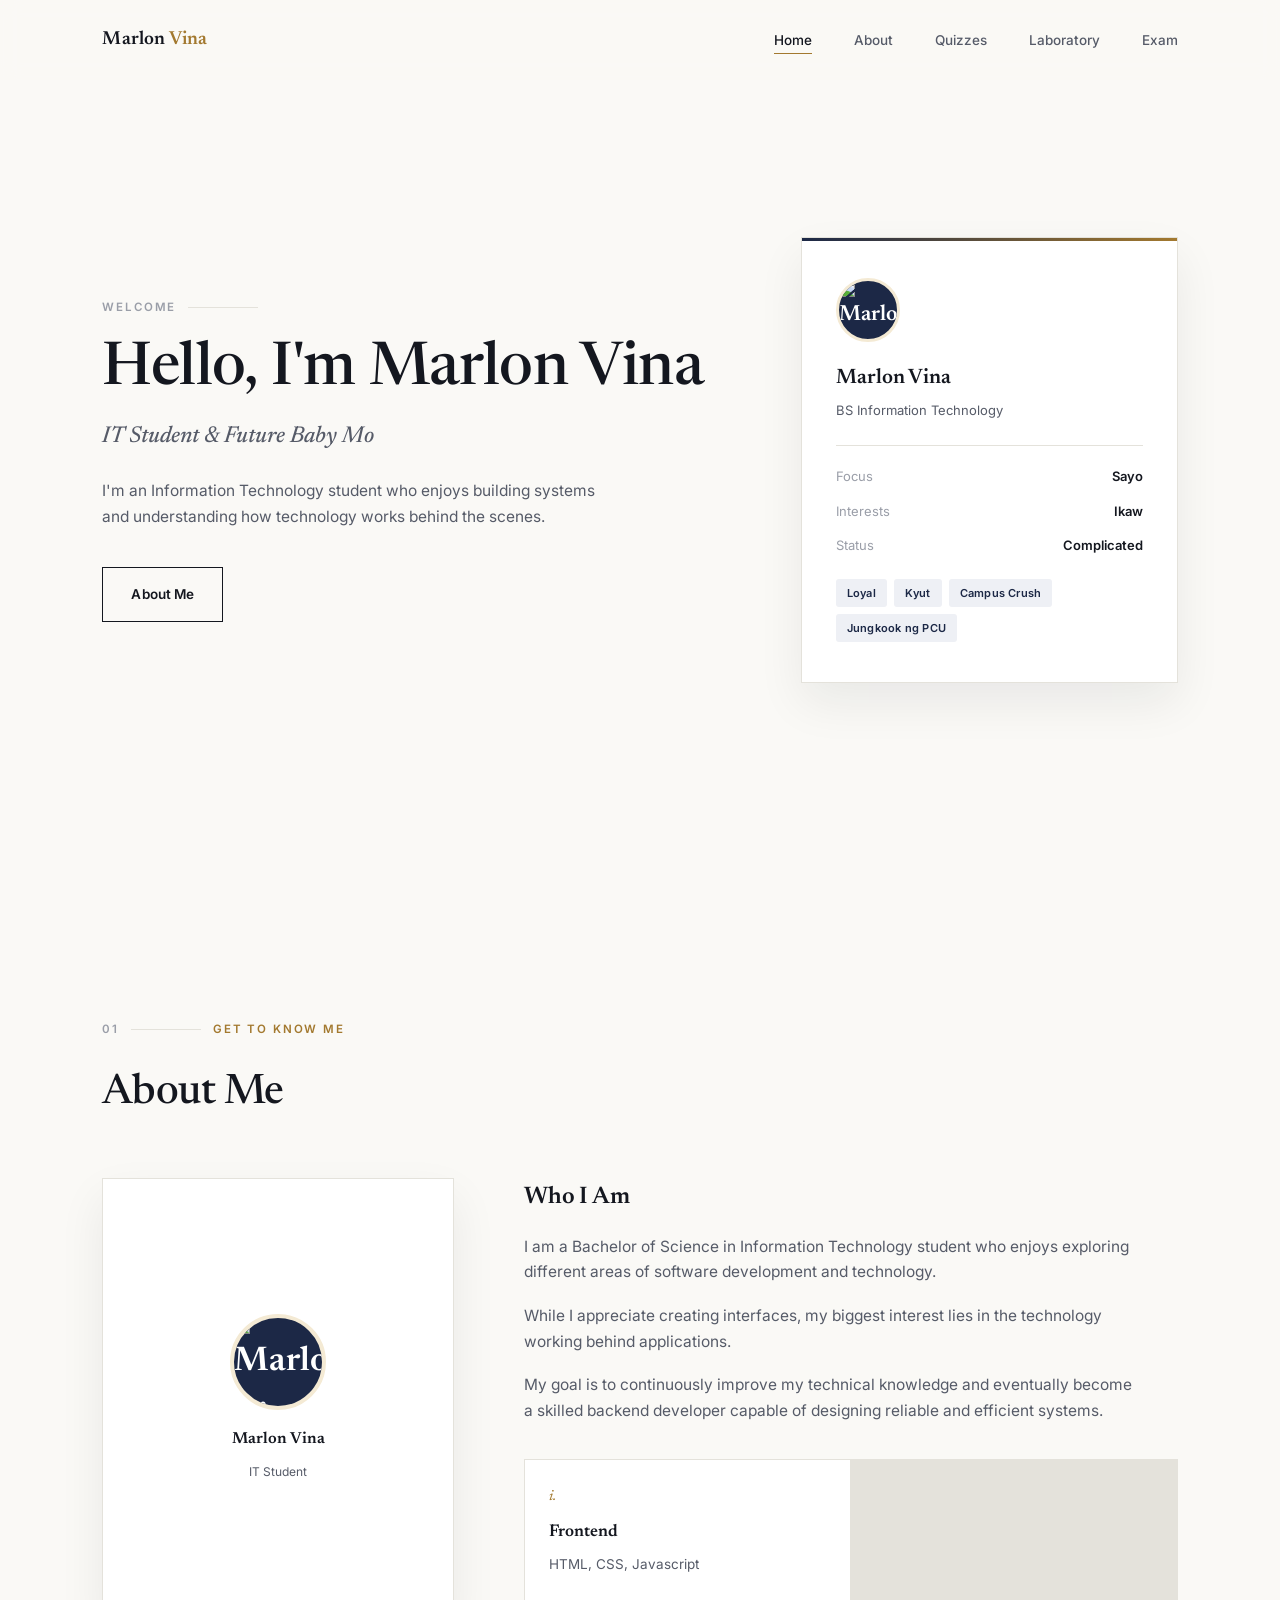
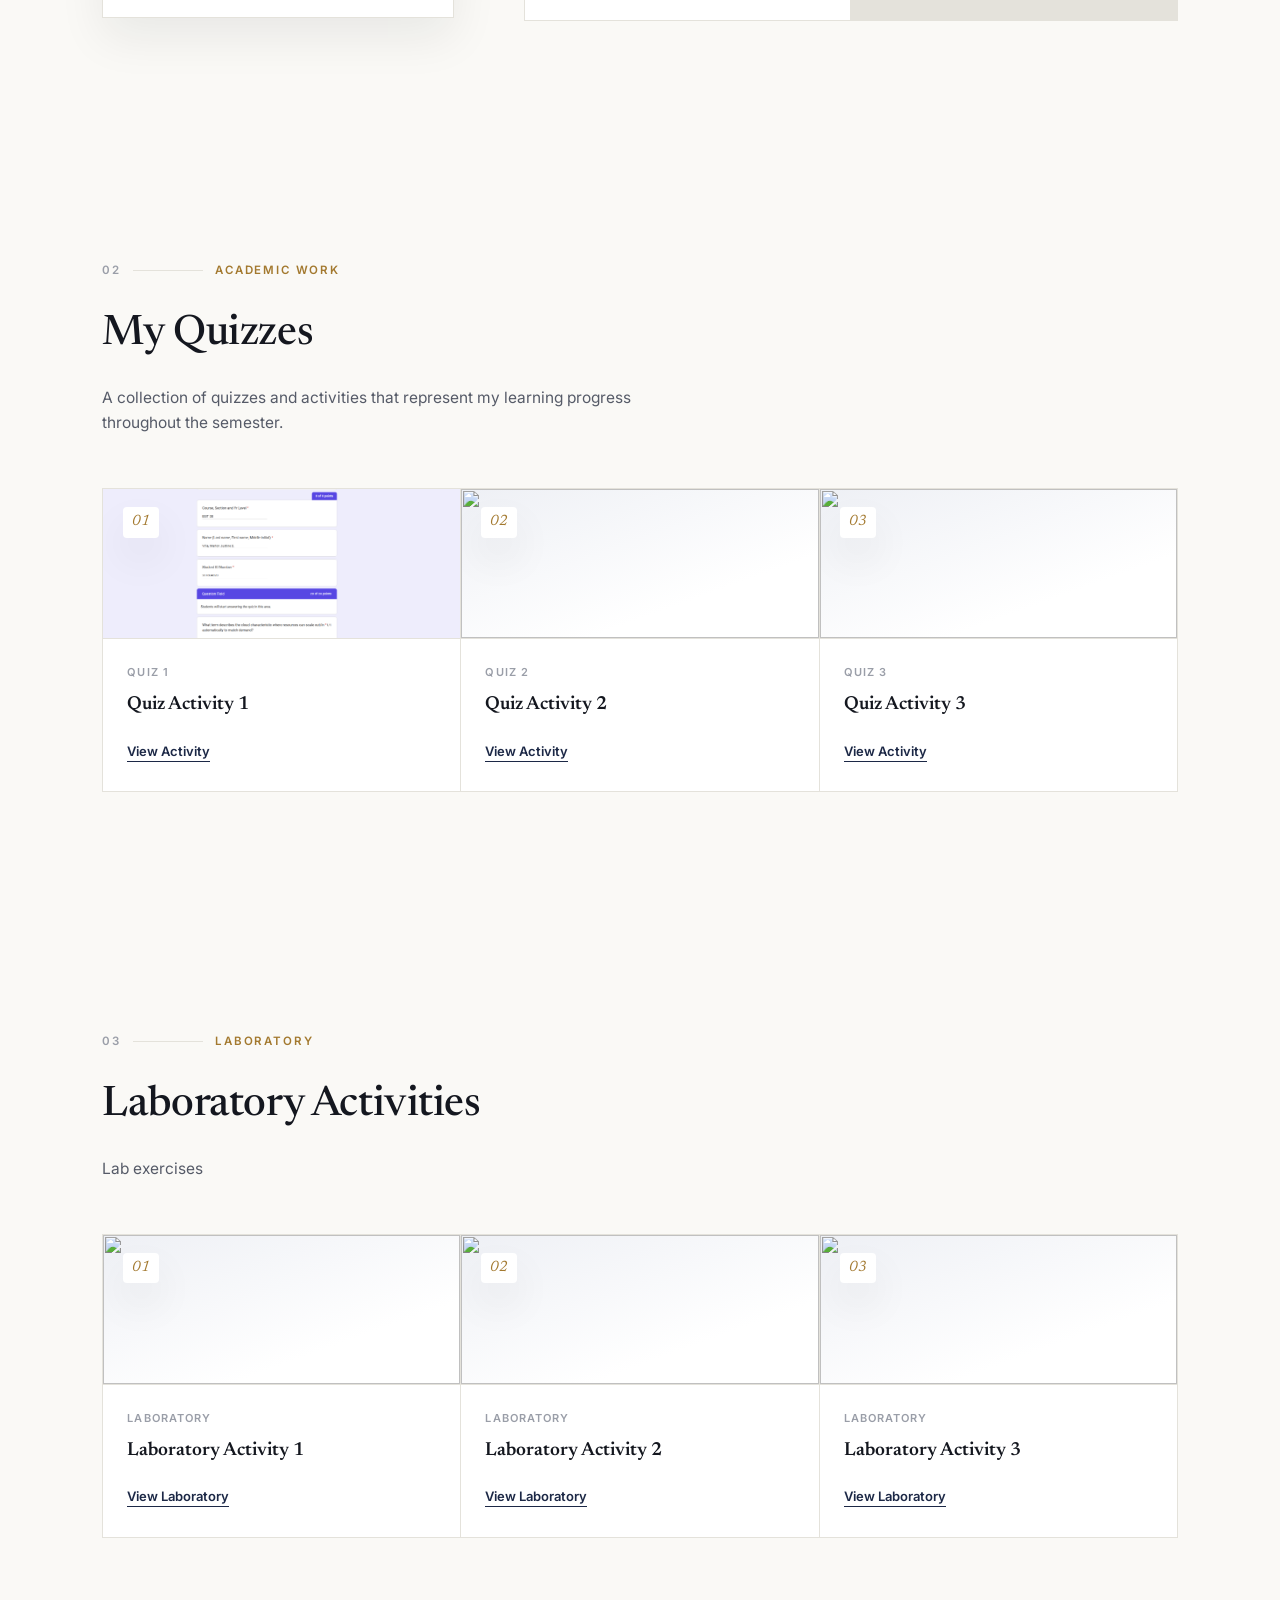
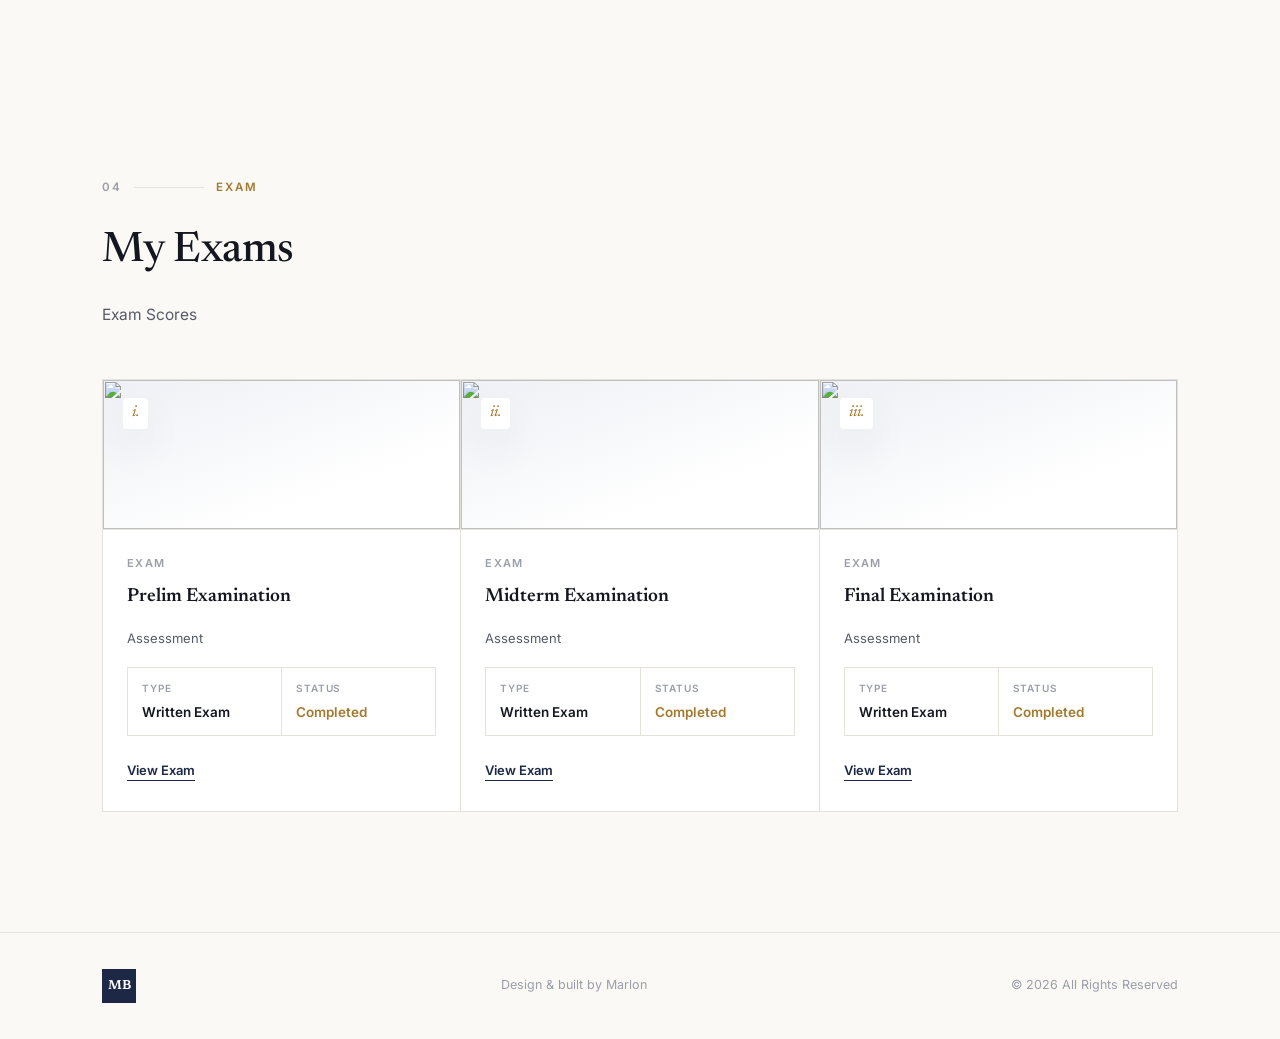
==== index.html @ 4ac671cc "first commit" ====
<!DOCTYPE html>
<html lang="en">
<head>
<meta charset="UTF-8">
<meta name="viewport" content="width=device-width, initial-scale=1.0">
<title>Marlon Pogi</title>
<link rel="preconnect" href="https://fonts.googleapis.com">
<link href="https://fonts.googleapis.com/css2?family=Newsreader:ital,opsz,wght@0,6..72,400;0,6..72,500;0,6..72,600;1,6..72,500&family=Inter:wght@400;500;600;700&display=swap" rel="stylesheet">
<link rel="stylesheet" href="styles.css">
</head>
<body>

<header id="header">
  <div class="logo">Marlon <em>Vina</em></div>
  <nav id="nav">
    <ul>
      <li><a href="#home" class="nav-link active">Home</a></li>
      <li><a href="#about" class="nav-link">About</a></li>
      <li><a href="#quizzes" class="nav-link">Quizzes</a></li>
      <li><a href="#laboratory" class="nav-link">Laboratory</a></li>
      <li><a href="#exams" class="nav-link">Exam</a></li>
    </ul>
  </nav>
  <div class="nav-toggle" id="navToggle"><span></span><span></span><span></span></div>
</header>

<!-- HERO -->
<section class="hero" id="home">
  <div class="hero-grid">
    <div>
      <div class="label"><span class="num">Welcome</span><span class="rule"></span></div>
      <h1>Hello, I'm Marlon Vina</h1>
      <div class="hero-role">IT Student &amp; Future Baby Mo</div>
      <p class="desc">I'm an Information Technology student who enjoys building systems and understanding how technology works behind the scenes.</p>
      <div class="btn-row">
        <a href="#about" class="btn btn-ghost">About Me</a>
      </div>
    </div>
    <div class="profile-card">
      <div class="avatar"><img src="profile-photo.jpg" alt="Marlon Vina"></div>
      <div class="profile-name">Marlon Vina</div>
      <div class="profile-role">BS Information Technology</div>
      <div class="profile-list">
        <div class="profile-row"><span>Focus</span><span>Sayo</span></div>
        <div class="profile-row"><span>Interests</span><span>Ikaw</span></div>
        <div class="profile-row"><span>Status</span><span>Complicated</span></div>
      </div>
      <div class="profile-tags">
        <span>Loyal</span><span>Kyut</span><span>Campus Crush</span><span>Jungkook ng PCU</span>
      </div>
    </div>
  </div>
</section>

<!-- ABOUT -->
<section id="about">
  <div class="reveal">
    <div class="label"><span class="num">01</span><span class="rule"></span><span>Get to know me</span></div>
    <h2 class="section-title">About Me</h2>
  </div>
  <div class="about-grid">
    <div class="about-portrait reveal">
      <div class="initial"><img src="profile-photo.jpg" alt="Marlon Vina"></div>
      <div class="name-sm">Marlon Vina</div>
      <div class="role-sm">IT Student</div>
    </div>
    <div class="about-copy reveal">
      <h3 class="about-heading">Who I Am</h3>
      <p>I am a Bachelor of Science in Information Technology student who enjoys exploring different areas of software development and technology.</p>
      <p>While I appreciate creating interfaces, my biggest interest lies in the technology working behind applications.</p>
      <p>My goal is to continuously improve my technical knowledge and eventually become a skilled backend developer capable of designing reliable and efficient systems.</p>
      <div class="skills">
        <div class="skill">
          <div class="skill-num">i.</div>
          <h4>Frontend</h4>
          <p>HTML, CSS, Javascript</p>
        </div>
      </div>
    </div>
  </div>
</section>

<!-- QUIZZES -->
<section id="quizzes">
  <div class="reveal">
    <div class="label"><span class="num">02</span><span class="rule"></span><span>Academic work</span></div>
    <h2 class="section-title">My Quizzes</h2>
    <p class="section-sub">A collection of quizzes and activities that represent my learning progress throughout the semester.</p>
  </div>
  <div class="card-grid reveal">
    <div class="card">
      <div class="card-media has-image"><img src="images/quiz-1.png" alt=""><span class="card-num">01</span></div>
      <div class="card-body">
        <div class="card-eyebrow">Quiz 1</div>
        <h4>Quiz Activity 1</h4>
        <a class="card-link" href="quiz-1.html">View Activity</a>
      </div>
    </div>
    <div class="card">
      <div class="card-media has-image"><img src="quiz-2-thumb.jpg" alt=""><span class="card-num">02</span></div>
      <div class="card-body">
        <div class="card-eyebrow">Quiz 2</div>
        <h4>Quiz Activity 2</h4>
        <a class="card-link" href="quiz-2.html">View Activity</a>
      </div>
    </div>
    <div class="card">
      <div class="card-media has-image"><img src="quiz-3-thumb.jpg" alt=""><span class="card-num">03</span></div>
      <div class="card-body">
        <div class="card-eyebrow">Quiz 3</div>
        <h4>Quiz Activity 3</h4>
        <a class="card-link" href="quiz-3.html">View Activity</a>
      </div>
    </div>
  </div>
</section>

<!-- LABORATORY -->
<section id="laboratory">
  <div class="reveal">
    <div class="label"><span class="num">03</span><span class="rule"></span><span>Laboratory</span></div>
    <h2 class="section-title">Laboratory Activities</h2>
    <p class="section-sub">Lab exercises</p>
  </div>
  <div class="card-grid reveal">
    <div class="card">
      <div class="card-media has-image"><img src="lab-1-thumb.jpg" alt=""><span class="card-num">01</span></div>
      <div class="card-body">
        <div class="card-eyebrow">Laboratory</div>
        <h4>Laboratory Activity 1</h4>
        <a class="card-link" href="lab-1.html">View Laboratory</a>
      </div>
    </div>
    <div class="card">
      <div class="card-media has-image"><img src="lab-2-thumb.jpg" alt=""><span class="card-num">02</span></div>
      <div class="card-body">
        <div class="card-eyebrow">Laboratory</div>
        <h4>Laboratory Activity 2</h4>
        <a class="card-link" href="lab-2.html">View Laboratory</a>
      </div>
    </div>
    <div class="card">
      <div class="card-media has-image"><img src="lab-3-thumb.jpg" alt=""><span class="card-num">03</span></div>
      <div class="card-body">
        <div class="card-eyebrow">Laboratory</div>
        <h4>Laboratory Activity 3</h4>
        <a class="card-link" href="lab-3.html">View Laboratory</a>
      </div>
    </div>
  </div>
</section>

<!-- EXAMS -->
<section id="exams">
  <div class="reveal">
    <div class="label"><span class="num">04</span><span class="rule"></span><span>Exam</span></div>
    <h2 class="section-title">My Exams</h2>
    <p class="section-sub">Exam Scores</p>
  </div>
  <div class="card-grid reveal">
    <div class="card">
      <div class="card-media has-image"><img src="exam-prelim-thumb.jpg" alt=""><span class="card-num">i.</span></div>
      <div class="card-body">
        <div class="card-eyebrow">Exam</div>
        <h4>Prelim Examination</h4>
        <p class="card-desc">Assessment</p>
        <div class="status-row">
          <div class="status-box"><div class="lbl">Type</div><div class="v">Written Exam</div></div>
          <div class="status-box done"><div class="lbl">Status</div><div class="v">Completed</div></div>
        </div>
        <a class="card-link" href="prelim.html">View Exam</a>
      </div>
    </div>
    <div class="card">
      <div class="card-media has-image"><img src="exam-midterm-thumb.jpg" alt=""><span class="card-num">ii.</span></div>
      <div class="card-body">
        <div class="card-eyebrow">Exam</div>
        <h4>Midterm Examination</h4>
        <p class="card-desc">Assessment</p>
        <div class="status-row">
          <div class="status-box"><div class="lbl">Type</div><div class="v">Written Exam</div></div>
          <div class="status-box done"><div class="lbl">Status</div><div class="v">Completed</div></div>
        </div>
        <a class="card-link" href="midterm.html">View Exam</a>
      </div>
    </div>
    <div class="card">
      <div class="card-media has-image"><img src="exam-final-thumb.jpg" alt=""><span class="card-num">iii.</span></div>
      <div class="card-body">
        <div class="card-eyebrow">Exam</div>
        <h4>Final Examination</h4>
        <p class="card-desc">Assessment</p>
        <div class="status-row">
          <div class="status-box"><div class="lbl">Type</div><div class="v">Written Exam</div></div>
          <div class="status-box done"><div class="lbl">Status</div><div class="v">Completed</div></div>
        </div>
        <a class="card-link" href="finals.html">View Exam</a>
      </div>
    </div>
  </div>
</section>

<footer>
  <div class="footer-mark">MB</div>
  <div>Design &amp; built by Marlon</div>
  <div>© 2026 All Rights Reserved</div>
</footer>

<script src="script.js"></script>
</body>
</html>
---- styles.css ----
:root{
  --bg:#faf9f6;
  --surface:#ffffff;
  --ink:#14171f;
  --ink-soft:#565b68;
  --ink-faint:#9a9ea8;
  --line:#e4e2db;
  --navy:#1c2846;
  --navy-soft:#eef0f5;
  --gold:#a3792f;
  --gold-soft:#f4ead4;
  --shadow:0 20px 44px rgba(20,23,31,0.07);
  --serif:'Newsreader', serif;
  --sans:'Inter', sans-serif;
}
*{margin:0;padding:0;box-sizing:border-box;}
html{scroll-behavior:smooth;}
body{background:var(--bg); color:var(--ink); font-family:var(--sans); line-height:1.65; -webkit-font-smoothing:antialiased;}
a{color:inherit; text-decoration:none;}
ul{list-style:none;}
section{padding:120px 8vw;}
.label{
  font-family:var(--sans); font-weight:600; font-size:11.5px; letter-spacing:.16em; text-transform:uppercase; color:var(--gold);
  display:flex; align-items:center; gap:12px; margin-bottom:20px;
}
.label .num{color:var(--ink-faint); font-weight:600;}
.label .rule{flex:1; height:1px; background:var(--line); max-width:70px;}
h1,h2,h3{font-family:var(--serif); font-weight:500; letter-spacing:-0.01em; color:var(--ink);}
.section-title{font-size:clamp(30px,3.6vw,42px); margin-bottom:16px;}
.section-sub{color:var(--ink-soft); max-width:560px; font-size:15.5px;}

/* ---------------- NAV ---------------- */
header{
  position:fixed; top:0; left:0; right:0; z-index:60;
  display:flex; align-items:center; justify-content:space-between;
  padding:24px 8vw; background:rgba(250,249,246,0.9); backdrop-filter:blur(10px);
  border-bottom:1px solid transparent; transition:border-color .3s ease, padding .3s ease;
}
header.scrolled{border-bottom:1px solid var(--line); padding:16px 8vw;}
.logo{font-family:var(--serif); font-weight:600; font-size:19px; letter-spacing:.01em;}
.logo em{font-style:normal; color:var(--gold);}
nav ul{display:flex; gap:42px;}
nav a{font-size:13.5px; font-weight:500; color:var(--ink-soft); position:relative; padding-bottom:6px; transition:color .2s ease;}
nav a:hover{color:var(--ink);}
nav a.active{color:var(--ink);}
nav a.active::after{content:""; position:absolute; left:0; right:0; bottom:0; height:1.5px; background:var(--gold);}
.nav-toggle{display:none; flex-direction:column; gap:5px; cursor:pointer; z-index:70;}
.nav-toggle span{width:22px; height:1.5px; background:var(--ink);}

/* ---------------- HERO ---------------- */
.hero{min-height:100vh; display:flex; align-items:center; padding-top:140px;}
.hero-grid{display:grid; grid-template-columns:1.25fr 0.75fr; gap:70px; align-items:center; width:100%;}
.hero h1{font-size:clamp(40px,5vw,60px); line-height:1.12; margin-bottom:6px;}
.hero-role{font-family:var(--serif); font-style:italic; font-weight:500; font-size:clamp(19px,2vw,23px); color:var(--ink-soft); margin:14px 0 22px;}
.hero p.desc{color:var(--ink-soft); max-width:520px; font-size:15.5px; margin-bottom:38px;}
.btn-row{display:flex; gap:16px; align-items:center;}
.btn{font-family:var(--sans); font-weight:600; font-size:13.5px; padding:15px 28px; cursor:pointer; transition:all .25s ease; border:1px solid var(--ink); letter-spacing:.01em;}
.btn-primary{background:var(--navy); color:#fff; border-color:var(--navy);}
.btn-primary:hover{background:var(--gold); border-color:var(--gold);}
.btn-ghost{color:var(--ink); background:transparent;}
.btn-ghost:hover{background:var(--ink); color:var(--bg);}

/* profile card */
.profile-card{
  background:var(--surface); border:1px solid var(--line); box-shadow:var(--shadow); padding:40px 34px; position:relative;
}
.profile-card::before{content:""; position:absolute; top:0; left:0; right:0; height:3px; background:linear-gradient(90deg,var(--navy),var(--gold));}
.avatar{
  width:64px; height:64px; border-radius:50%; background:var(--navy); color:#fff; display:flex; align-items:center; justify-content:center;
  font-family:var(--serif); font-size:22px; font-weight:600; margin-bottom:20px; border:3px solid var(--gold-soft);
  overflow:hidden;
}
.avatar img{width:100%; height:100%; object-fit:cover;}
.profile-name{font-family:var(--serif); font-size:21px; font-weight:600; margin-bottom:3px;}
.profile-role{font-size:13px; color:var(--ink-soft); margin-bottom:24px;}
.profile-list{border-top:1px solid var(--line); padding-top:20px;}
.profile-row{display:flex; justify-content:space-between; font-size:13px; margin-bottom:13px;}
.profile-row span:first-child{color:var(--ink-faint);}
.profile-row span:last-child{font-weight:600; text-align:right;}
.profile-tags{display:flex; flex-wrap:wrap; gap:7px; margin-top:22px;}
.profile-tags span{font-size:11px; font-weight:600; color:var(--navy); background:var(--navy-soft); padding:5px 11px; border-radius:3px; letter-spacing:.02em;}

/* ---------------- ABOUT ---------------- */
.about-grid{display:grid; grid-template-columns:0.7fr 1.3fr; gap:70px; margin-top:50px; align-items:start;}
.about-portrait{
  background:var(--surface); border:1px solid var(--line); box-shadow:var(--shadow); aspect-ratio:4/5; position:sticky; top:130px;
  display:flex; align-items:center; justify-content:center; flex-direction:column; gap:10px;
}
.about-portrait .initial{
  width:96px; height:96px; border-radius:50%; background:var(--navy); color:#fff; display:flex; align-items:center; justify-content:center;
  font-family:var(--serif); font-size:34px; font-weight:600; border:4px solid var(--gold-soft);
  overflow:hidden;
}
.about-portrait .initial img{width:100%; height:100%; object-fit:cover;}
.about-portrait .name-sm{font-family:var(--serif); font-size:16px; font-weight:600; margin-top:6px;}
.about-portrait .role-sm{font-size:12px; color:var(--ink-soft);}

.about-copy p{color:var(--ink-soft); font-size:15.5px; margin-bottom:18px; max-width:620px;}
.about-heading{font-size:24px; margin-bottom:16px; font-weight:600;}
.card-desc{color:var(--ink-soft); font-size:13px; margin-bottom:18px;}
.skills{display:grid; grid-template-columns:1fr 1fr; gap:1px; margin-top:36px; background:var(--line); border:1px solid var(--line);}
.skill{background:var(--surface); padding:26px 24px;}
.skill-num{font-family:var(--serif); font-style:italic; color:var(--gold); font-size:14px; margin-bottom:10px;}
.skill h4{font-family:var(--serif); font-size:17px; margin-bottom:6px; font-weight:600;}
.skill p{color:var(--ink-soft); font-size:13.5px;}

/* ---------------- CARD GRIDS ---------------- */
.card-grid{display:grid; grid-template-columns:repeat(3,1fr); gap:1px; margin-top:52px; background:var(--line); border:1px solid var(--line);}
.card{background:var(--surface); transition:box-shadow .25s ease, transform .25s ease; position:relative;}
.card:hover{box-shadow:var(--shadow); transform:translateY(-3px); z-index:2;}
.card-media{
  height:150px; border-bottom:1px solid var(--line); display:flex; align-items:flex-start; justify-content:space-between; padding:18px 20px;
  background:linear-gradient(160deg, var(--navy-soft), transparent 70%);
  position:relative; overflow:hidden;
}
.card-media img{position:absolute; inset:0; width:100%; height:100%; object-fit:cover; z-index:0;}
.card-num{font-family:var(--serif); font-style:italic; font-size:15px; color:var(--gold); position:relative; z-index:1;}
.card-media.has-image .card-num{
  background:var(--surface); padding:3px 9px; border-radius:4px; box-shadow:var(--shadow);
}
.card-body{padding:24px 24px 28px;}
.card-eyebrow{font-size:11px; font-weight:600; letter-spacing:.1em; text-transform:uppercase; color:var(--ink-faint); margin-bottom:8px;}
.card h4{font-family:var(--serif); font-size:19px; margin-bottom:16px; font-weight:600;}
.card-link{font-size:13px; font-weight:600; color:var(--navy); border-bottom:1px solid var(--navy); padding-bottom:2px;}
.card-link:hover{color:var(--gold); border-color:var(--gold);}

.status-row{display:flex; gap:1px; margin-bottom:20px; background:var(--line); border:1px solid var(--line);}
.status-box{flex:1; background:var(--surface); padding:12px 14px;}
.status-box .lbl{font-size:10px; font-weight:600; letter-spacing:.08em; color:var(--ink-faint); text-transform:uppercase;}
.status-box .v{font-size:13.5px; font-weight:600; margin-top:4px;}
.status-box.done .v{color:var(--gold);}

/* ---------------- FOOTER ---------------- */
footer{
  padding:36px 8vw; display:flex; align-items:center; justify-content:space-between;
  border-top:1px solid var(--line); font-size:12.5px; color:var(--ink-faint);
}
.footer-mark{
  width:34px; height:34px; background:var(--navy); color:#fff; display:flex; align-items:center; justify-content:center;
  font-family:var(--serif); font-weight:600; font-size:13px;
}

.reveal{opacity:0; transform:translateY(22px); transition:opacity .7s ease, transform .7s ease;}
.reveal.in{opacity:1; transform:translateY(0);}

@media (max-width:980px){
  .hero-grid, .about-grid{grid-template-columns:1fr;}
  .card-grid{grid-template-columns:1fr 1fr;}
  nav{position:fixed; inset:0 0 0 auto; width:78vw; height:100vh; background:var(--surface); border-left:1px solid var(--line);
      transform:translateX(100%); transition:transform .35s ease; padding:110px 34px; z-index:65;}
  nav.open{transform:translateX(0);}
  nav ul{flex-direction:column; gap:26px;}
  .nav-toggle{display:flex;}
  .about-portrait{position:static;}
}
@media (max-width:640px){
  section{padding:90px 6vw;}
  .card-grid{grid-template-columns:1fr;}
  .skills{grid-template-columns:1fr;}
}
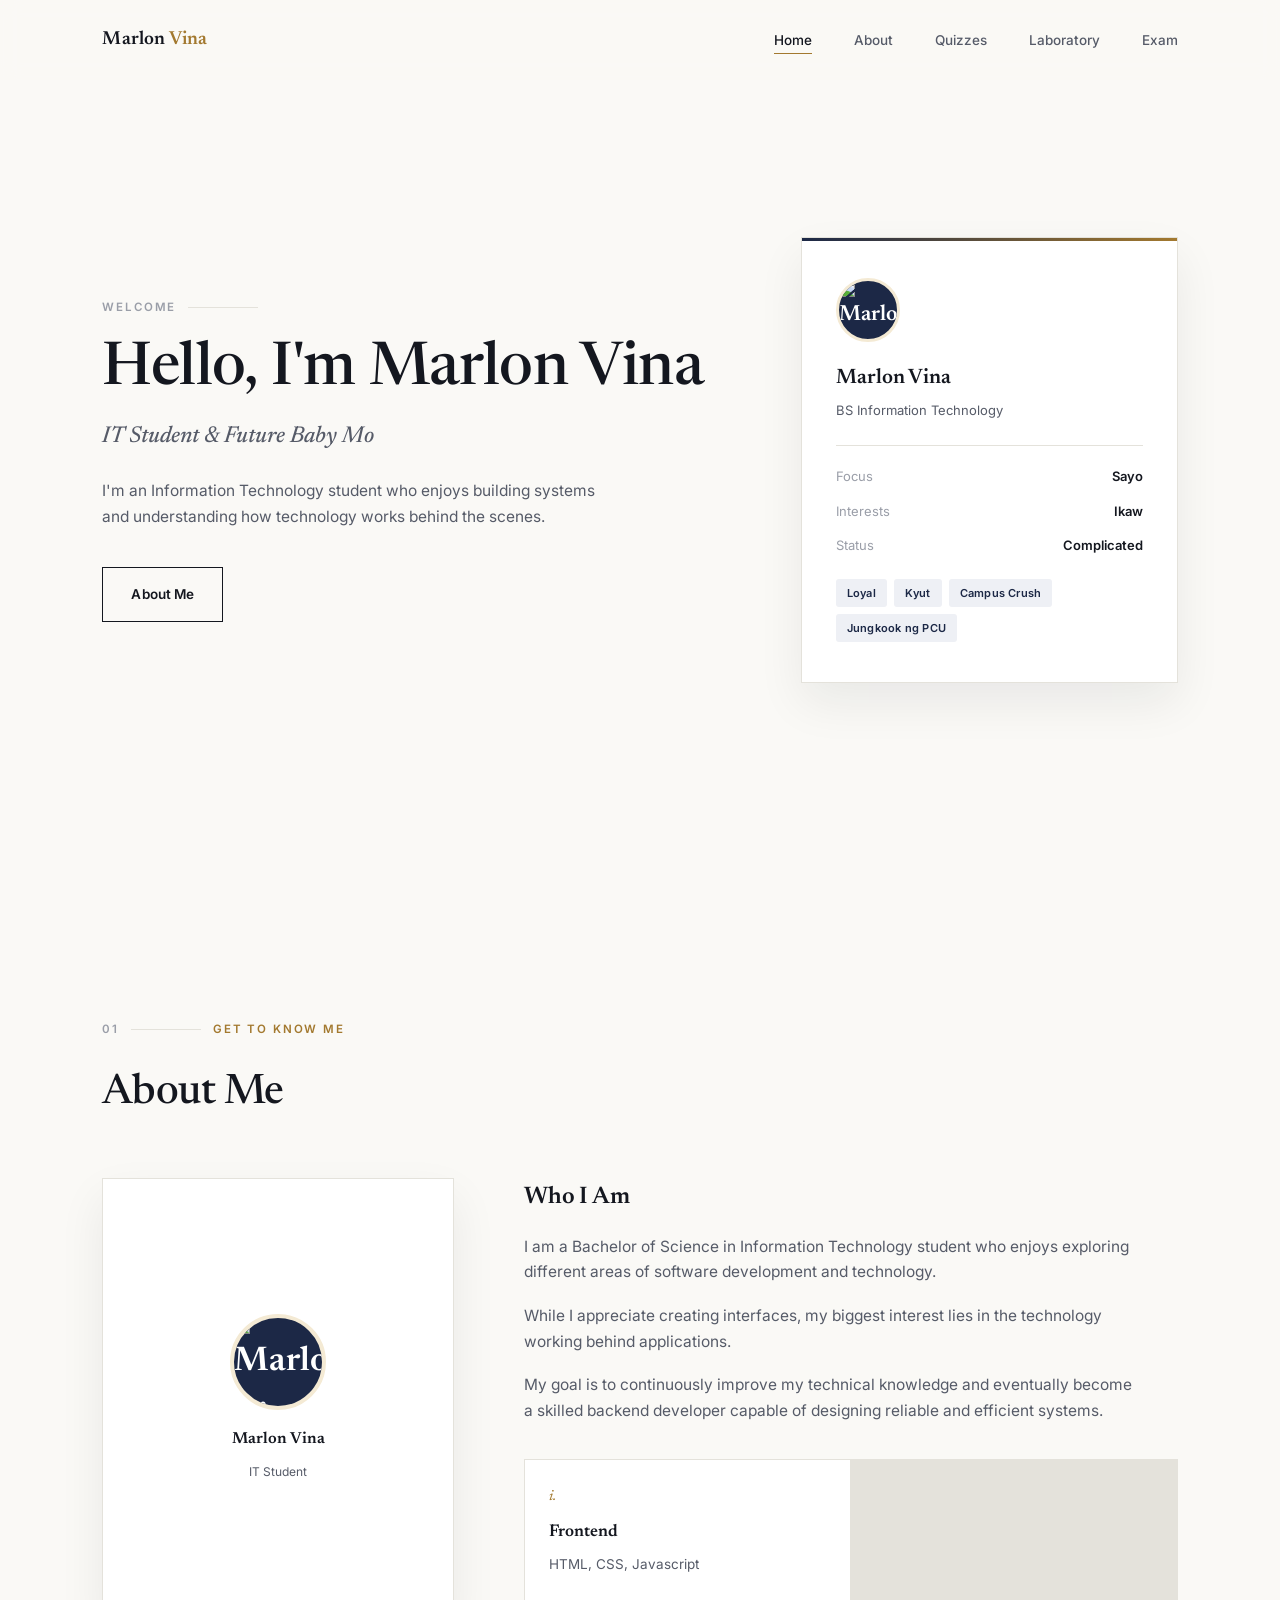
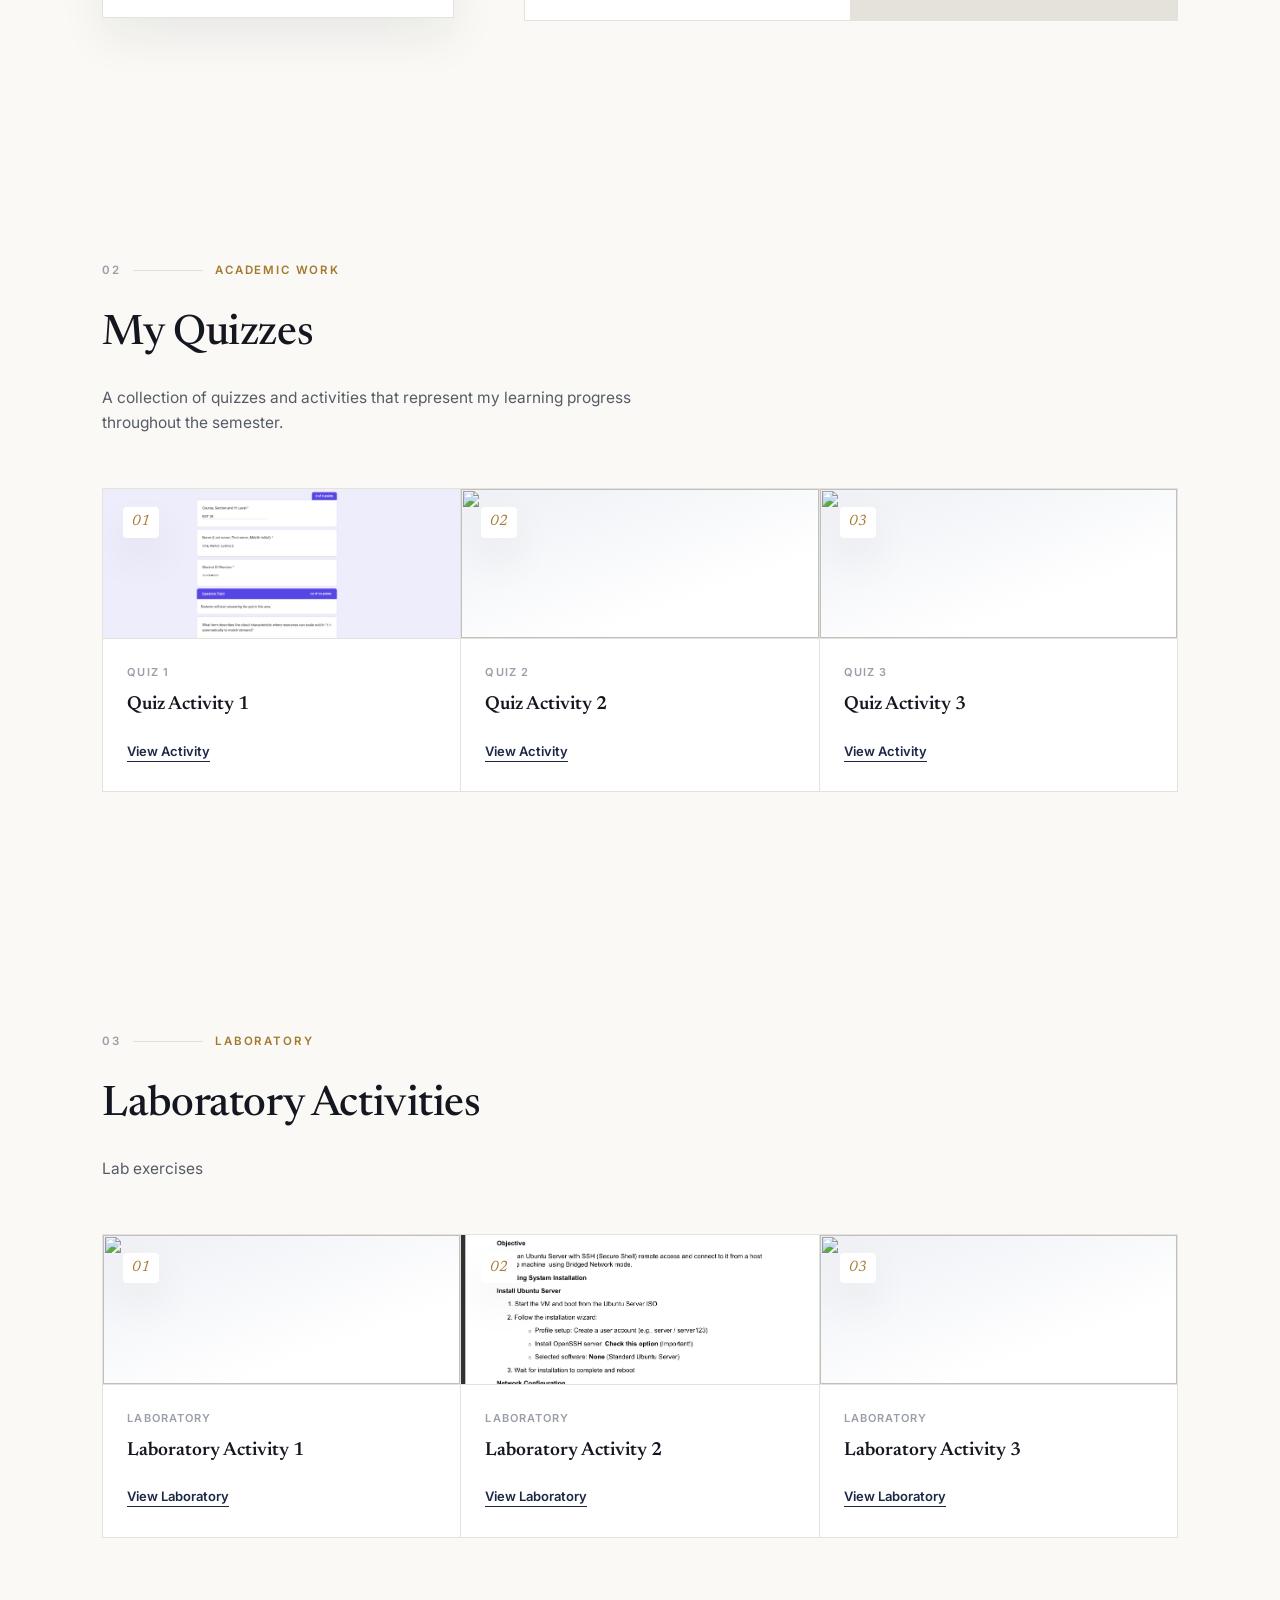
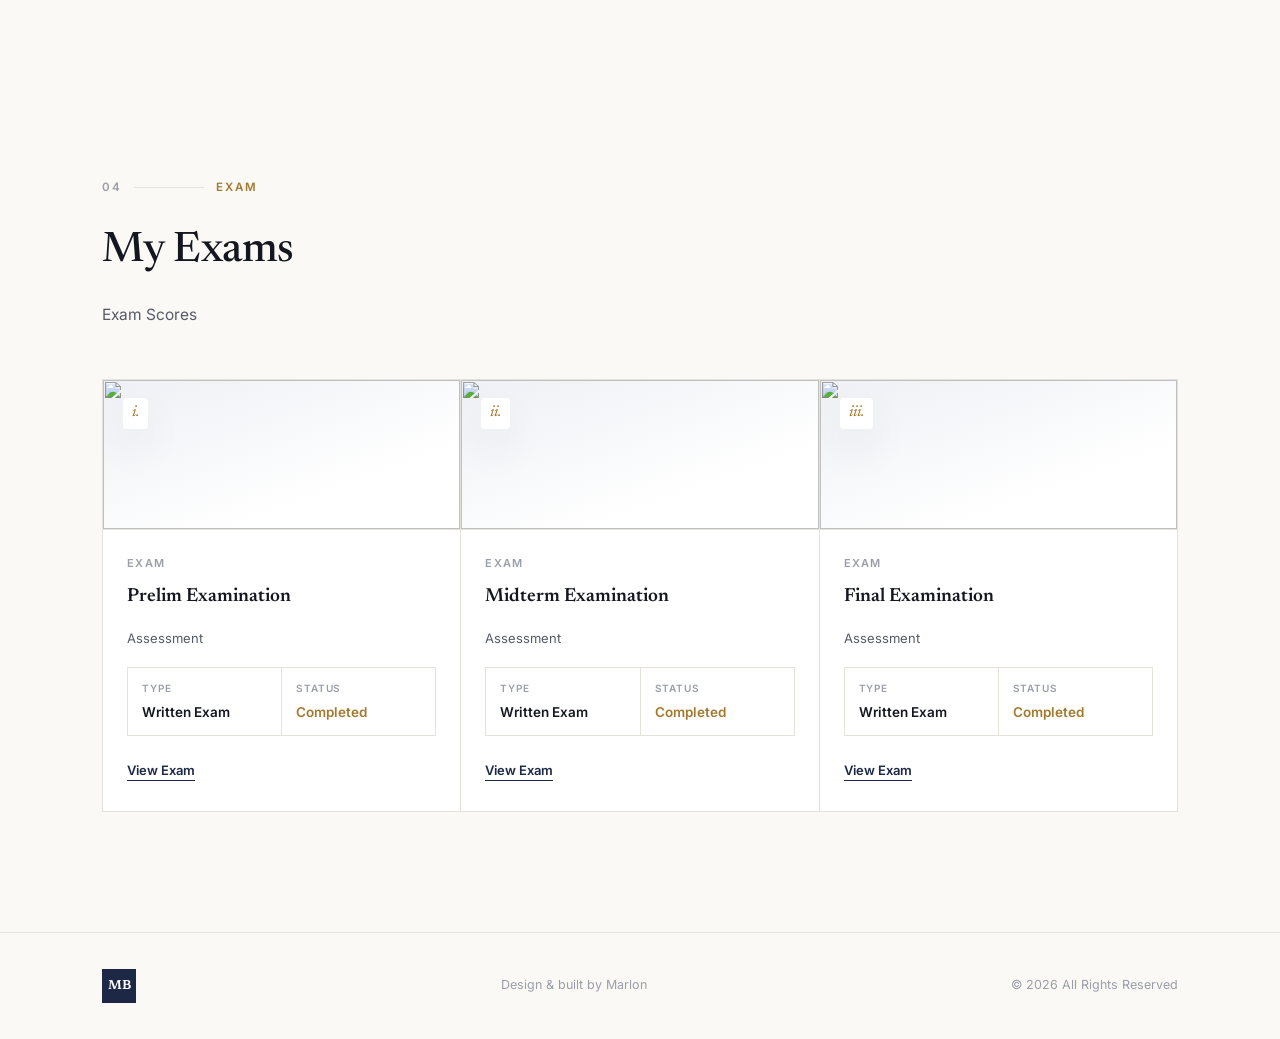
==== commit f188eb99: "added files/fix some" ====
--- a/index.html
+++ b/index.html
@@ -132,7 +132,7 @@
       </div>
     </div>
     <div class="card">
-      <div class="card-media has-image"><img src="lab-2-thumb.jpg" alt=""><span class="card-num">02</span></div>
+      <div class="card-media has-image"><img src="images/lab2.png" alt=""><span class="card-num">02</span></div>
       <div class="card-body">
         <div class="card-eyebrow">Laboratory</div>
         <h4>Laboratory Activity 2</h4>
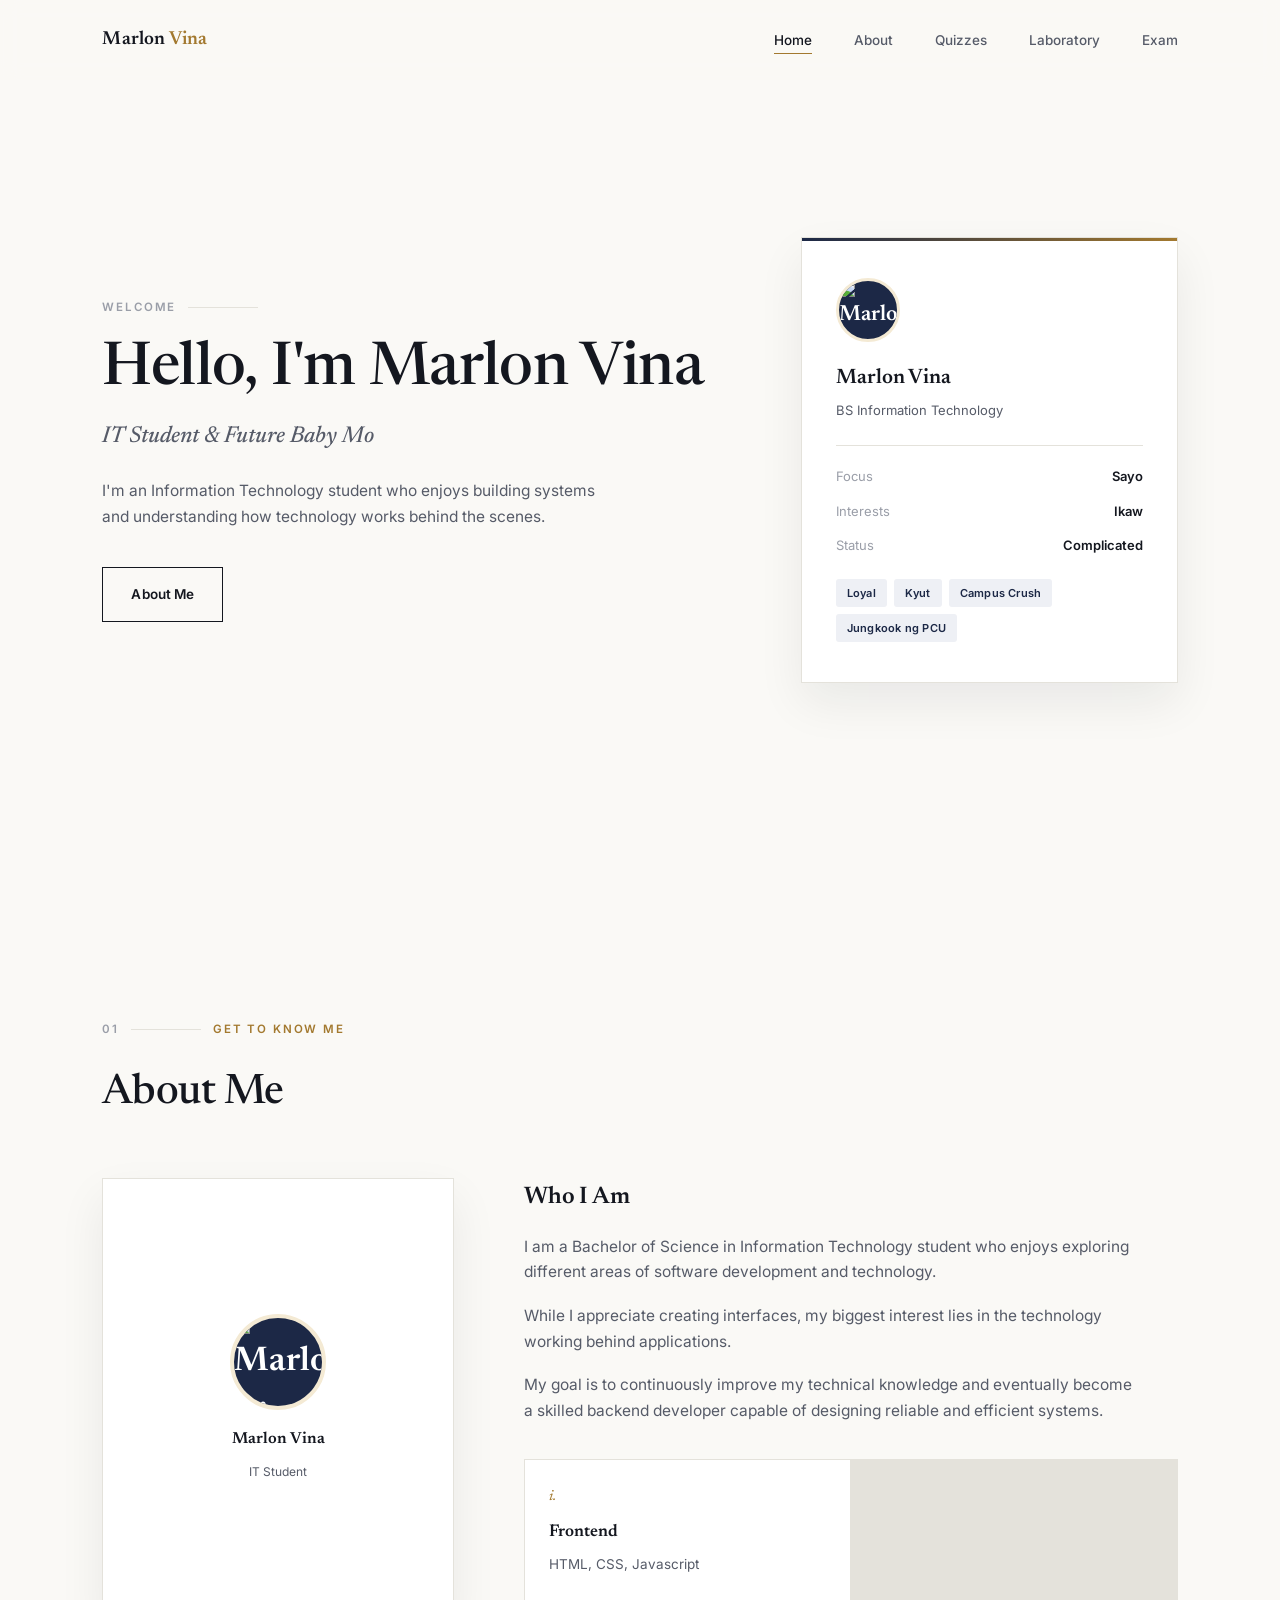
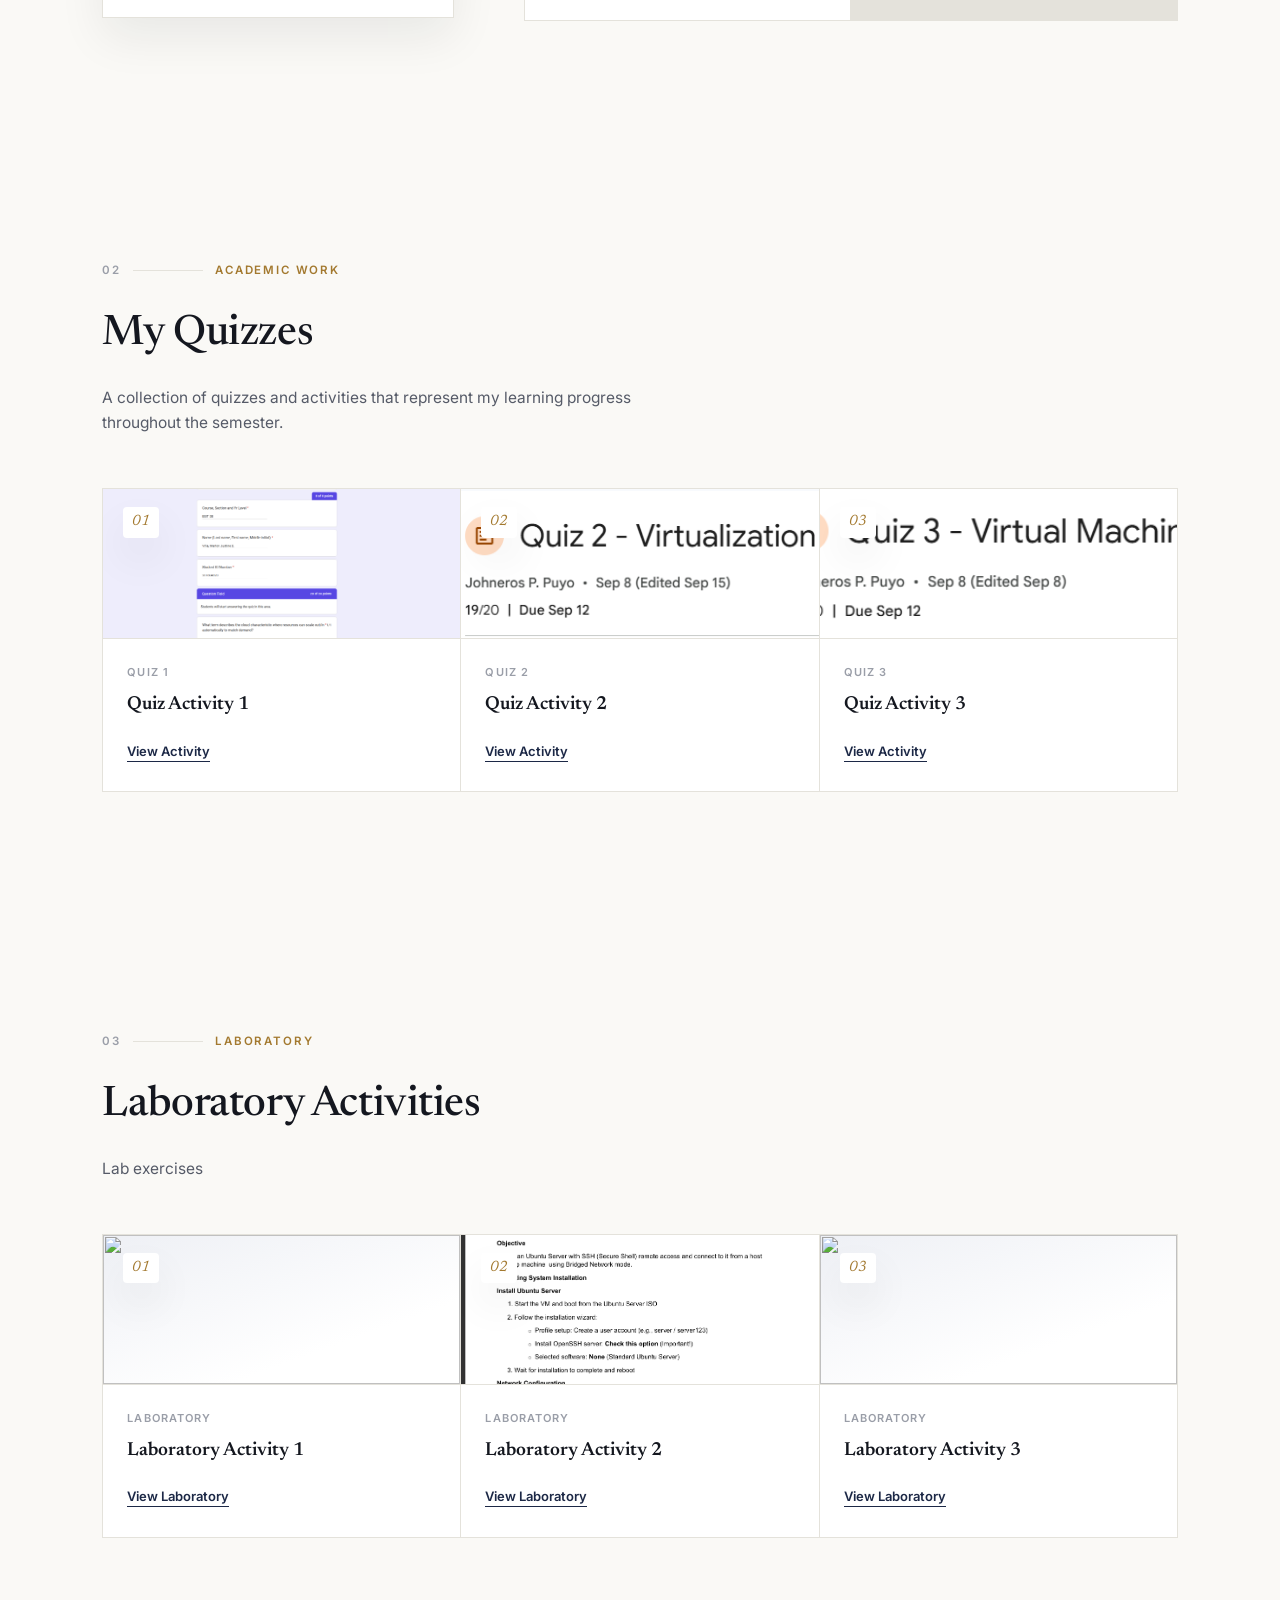
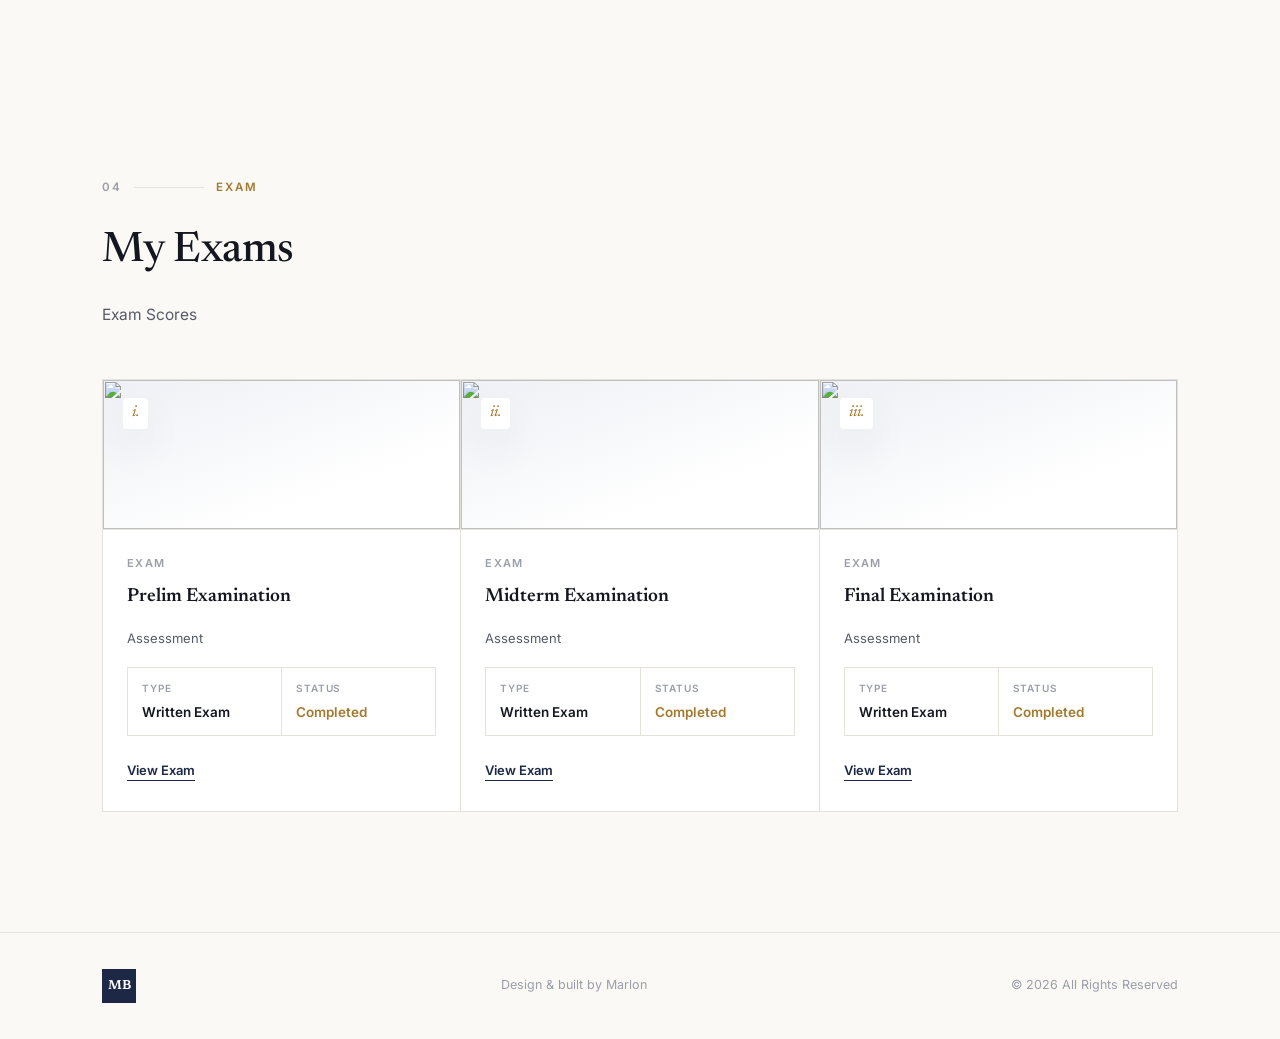
==== commit d076f9d9: "added quizzes" ====
--- a/index.html
+++ b/index.html
@@ -89,7 +89,7 @@
   </div>
   <div class="card-grid reveal">
     <div class="card">
-      <div class="card-media has-image"><img src="images/quiz-1.png" alt=""><span class="card-num">01</span></div>
+      <div class="card-media has-image"><img src="images/quiz-1.png" alt="quiz-1"><span class="card-num">01</span></div>
       <div class="card-body">
         <div class="card-eyebrow">Quiz 1</div>
         <h4>Quiz Activity 1</h4>
@@ -97,7 +97,7 @@
       </div>
     </div>
     <div class="card">
-      <div class="card-media has-image"><img src="quiz-2-thumb.jpg" alt=""><span class="card-num">02</span></div>
+      <div class="card-media has-image"><img src="images/Screenshot 2026-09-17 094303.png" alt=""><span class="card-num">02</span></div>
       <div class="card-body">
         <div class="card-eyebrow">Quiz 2</div>
         <h4>Quiz Activity 2</h4>
@@ -105,7 +105,7 @@
       </div>
     </div>
     <div class="card">
-      <div class="card-media has-image"><img src="quiz-3-thumb.jpg" alt=""><span class="card-num">03</span></div>
+      <div class="card-media has-image"><img src="images/Screenshot 2026-09-17 094607.png" alt="quiz-3"><span class="card-num">03</span></div>
       <div class="card-body">
         <div class="card-eyebrow">Quiz 3</div>
         <h4>Quiz Activity 3</h4>
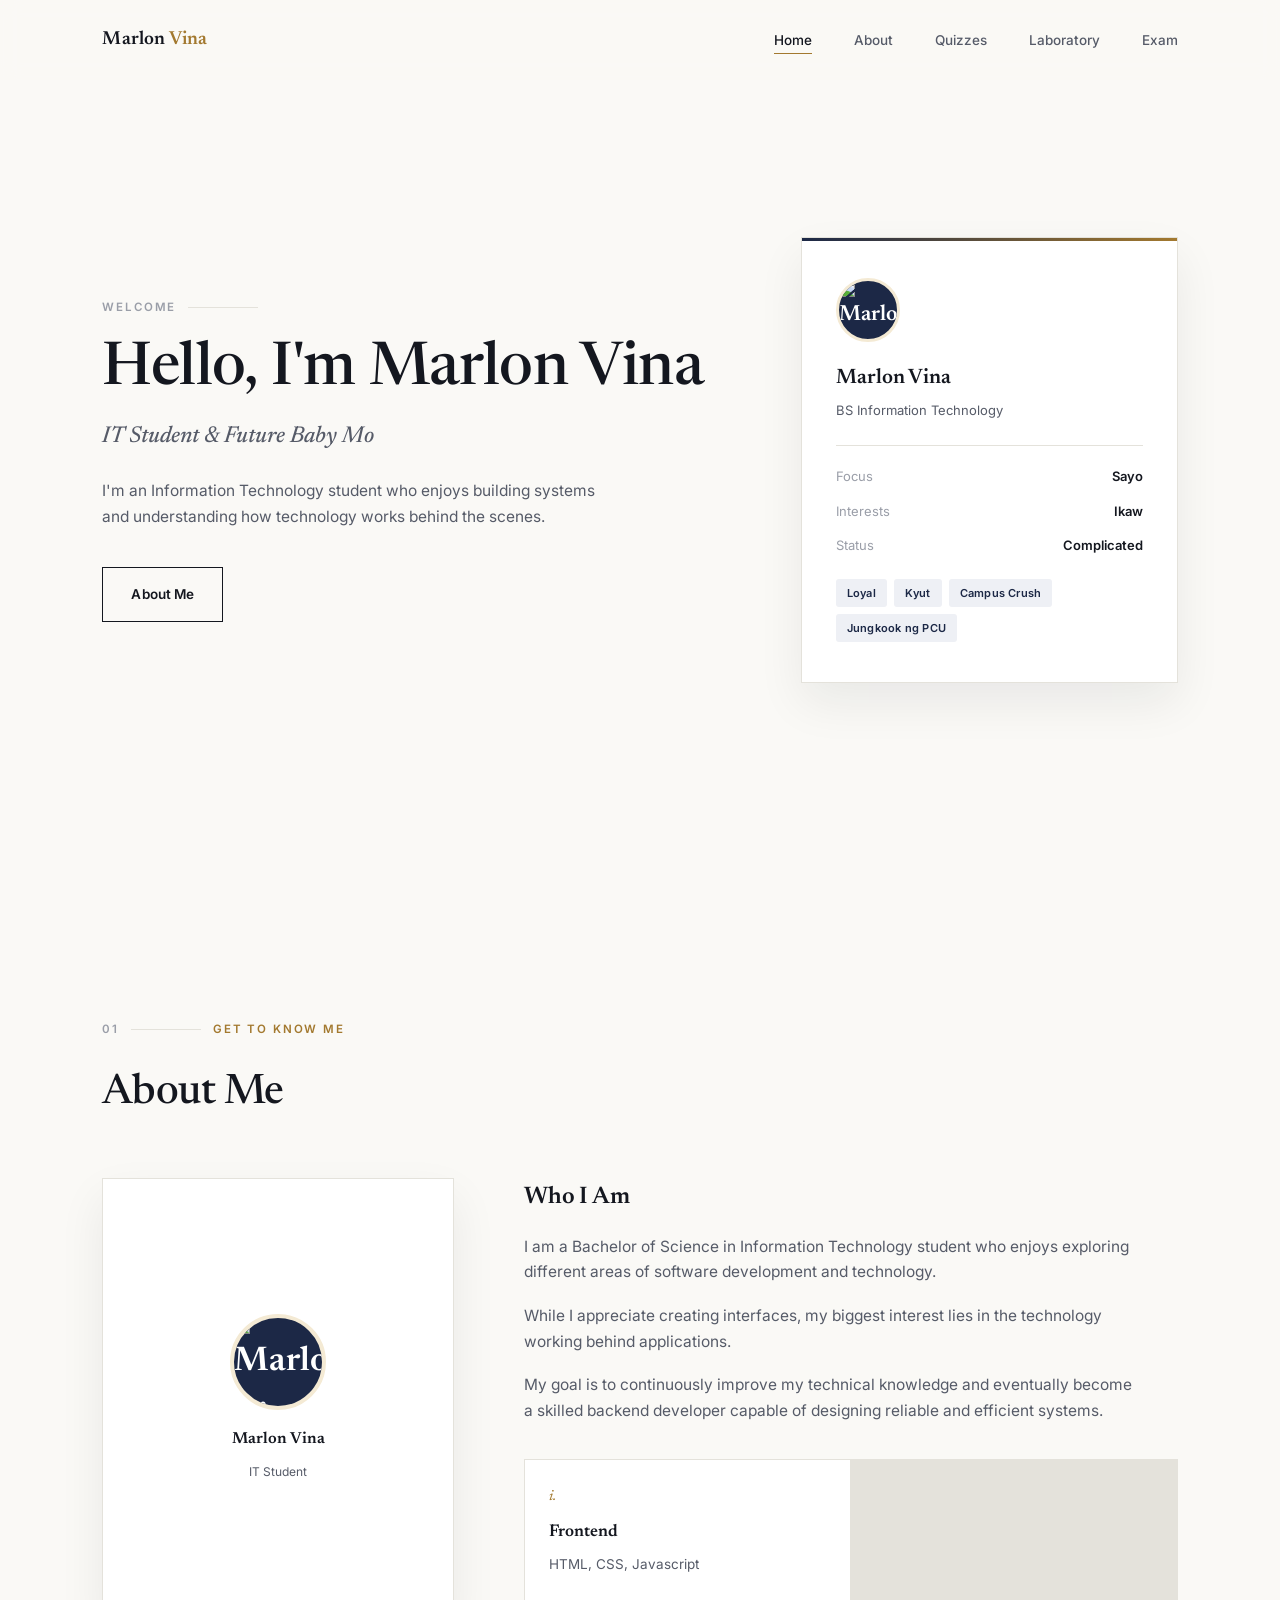
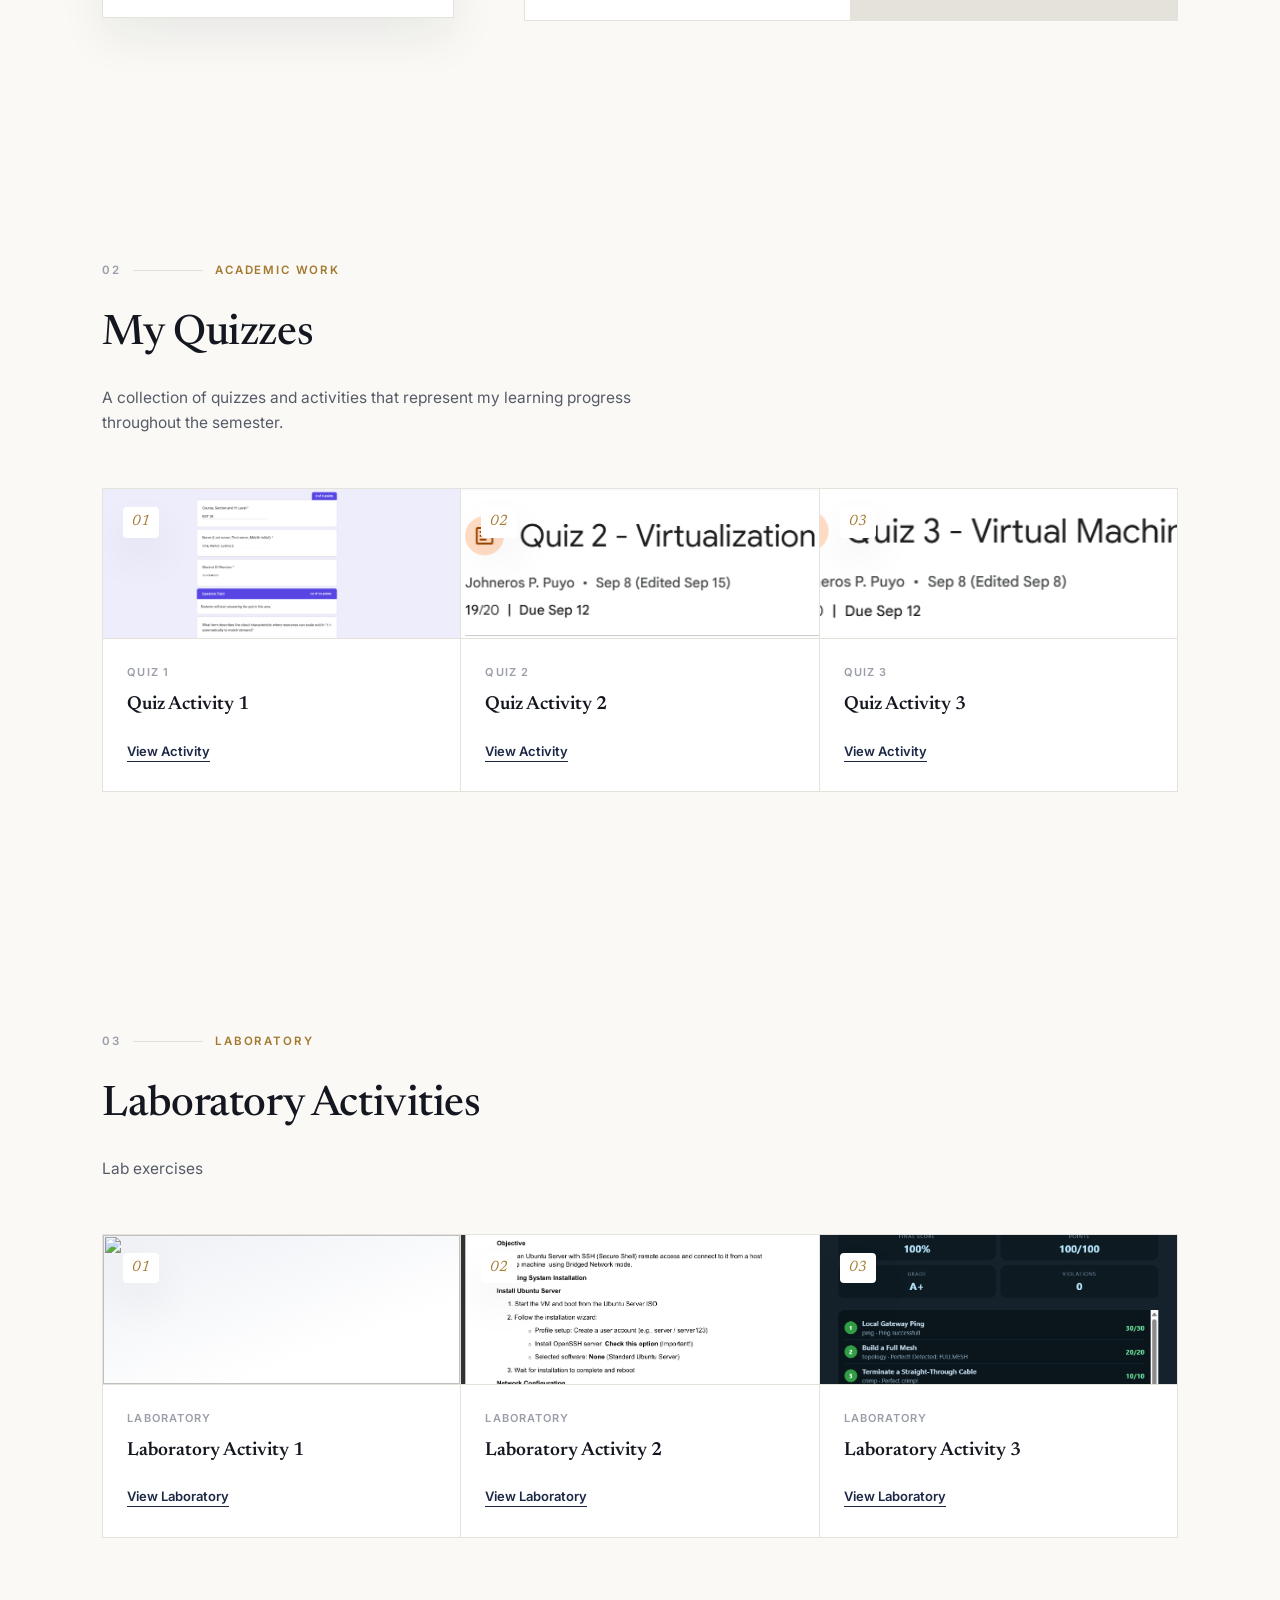
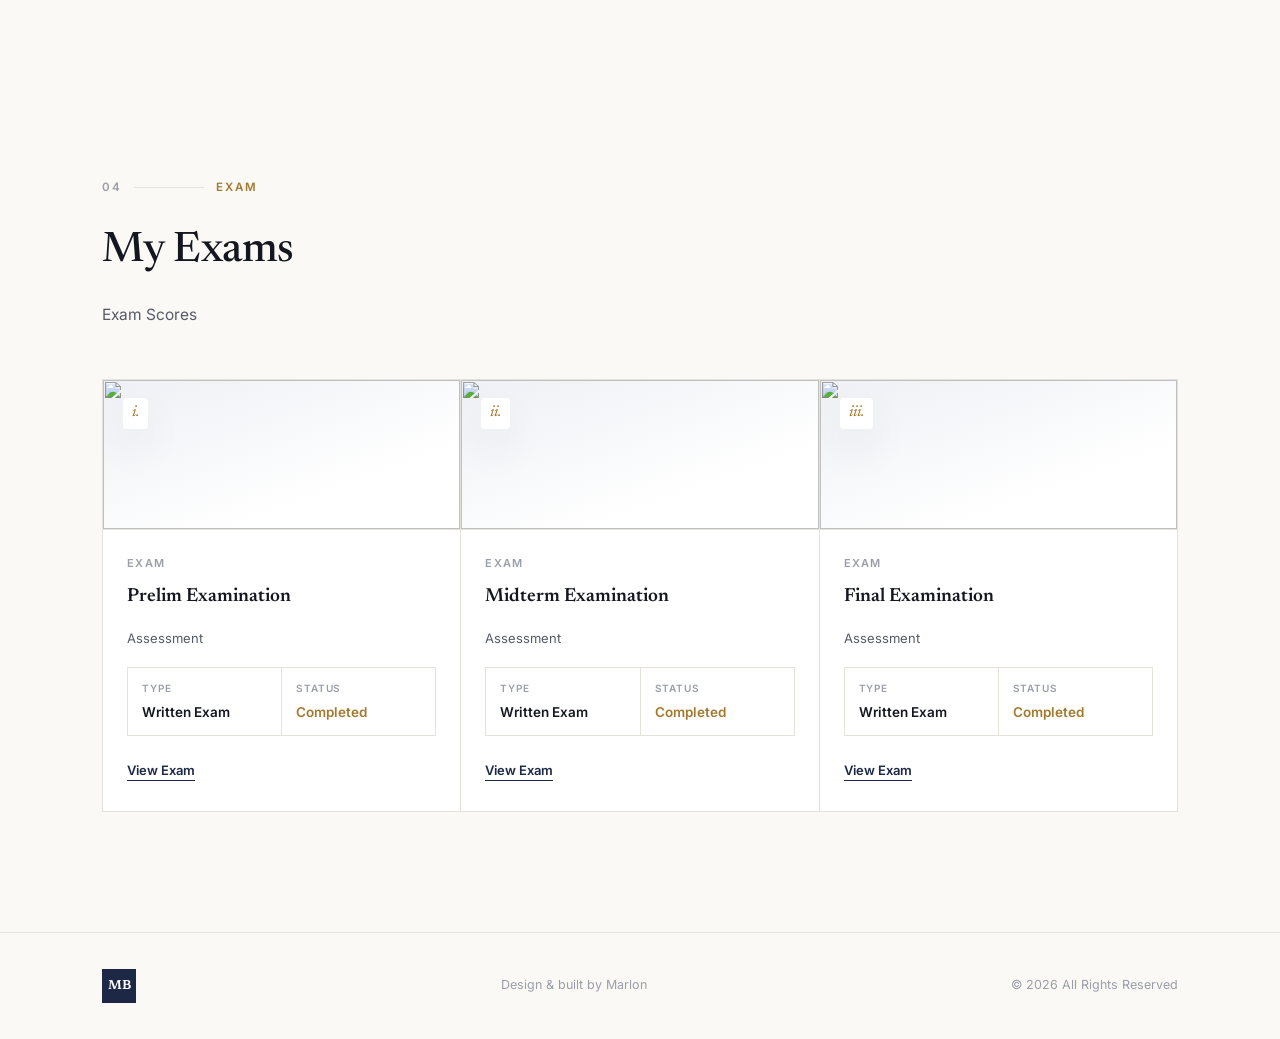
==== commit 165c4e8b: "Update index.html" ====
--- a/index.html
+++ b/index.html
@@ -140,7 +140,7 @@
       </div>
     </div>
     <div class="card">
-      <div class="card-media has-image"><img src="lab-3-thumb.jpg" alt=""><span class="card-num">03</span></div>
+      <div class="card-media has-image"><img src="images/Lab3.png" alt="Lab 3"><span class="card-num">03</span></div>
       <div class="card-body">
         <div class="card-eyebrow">Laboratory</div>
         <h4>Laboratory Activity 3</h4>
@@ -208,4 +208,4 @@
 
 <script src="script.js"></script>
 </body>
-</html>+</html>
